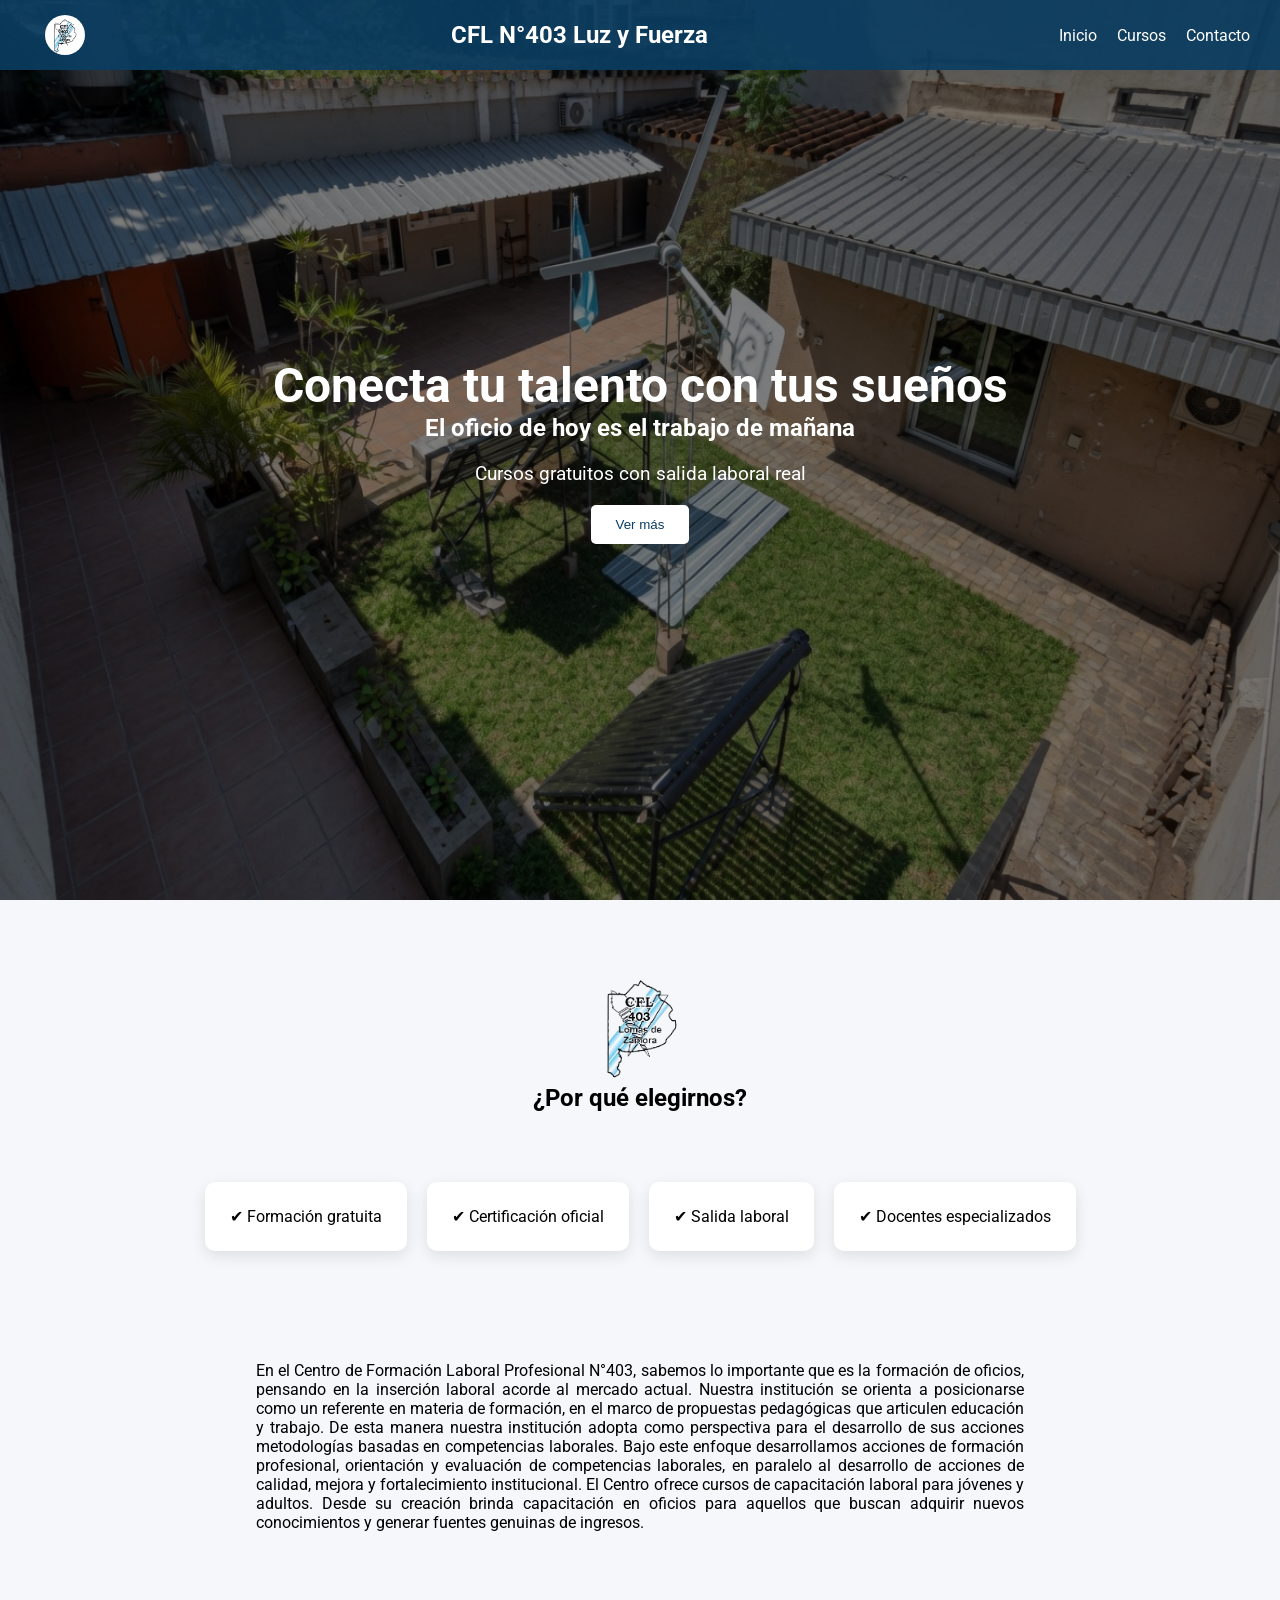
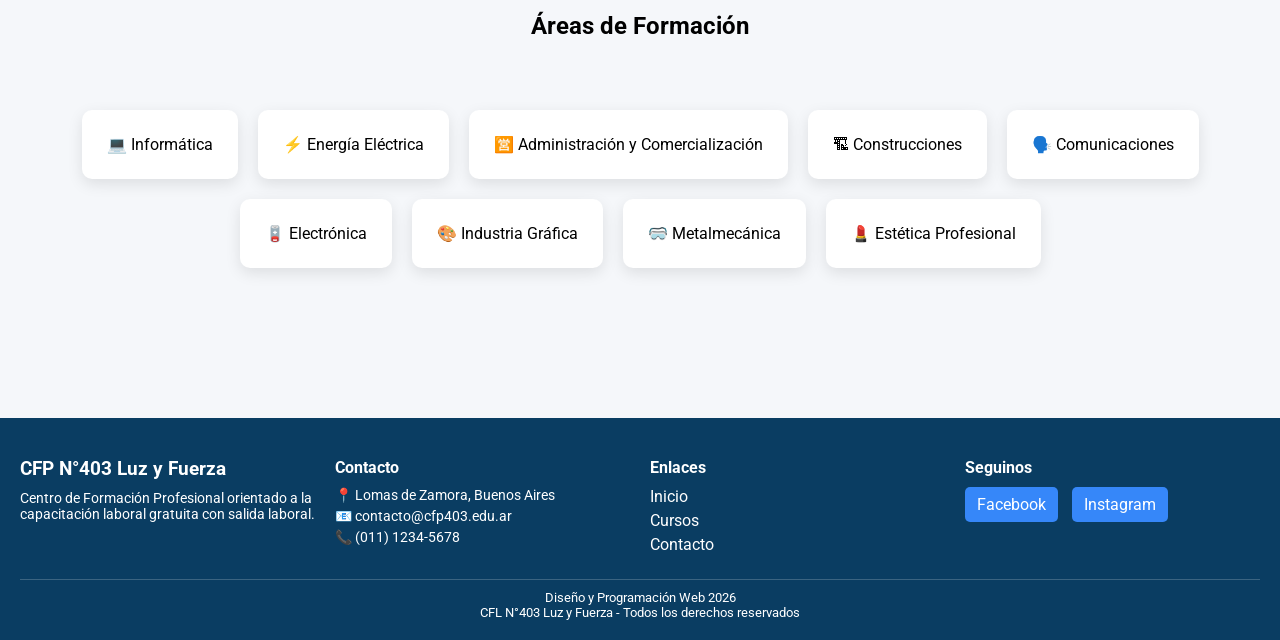
==== html/index.html @ 6119ba2a "Version 1.01" ====
<!doctype html>
<html lang="es">

<head>
  <meta charset="UTF-8" />
  <meta name="viewport" content="width=device-width, initial-scale=1.0" />

  <meta name="description"
    content="Centro de Formación Profesional 403 Luz y Fuerza. Cursos gratuitos con certificación oficial y salida laboral." />

  <link rel="preconnect" href="https://fonts.googleapis.com">
  <link rel="preconnect" href="https://fonts.gstatic.com" crossorigin>
  <link href="https://fonts.googleapis.com/css2?family=Roboto:ital,wght@0,100..900;1,100..900&display=swap"
    rel="stylesheet">
  <!-- <link
      href="https://fonts.googleapis.com/css2?family=Poppins:wght@300;500;700&display=swap"

      rel="stylesheet"
    /> -->

  <link rel="stylesheet" href="../css/global.css" />
  <link rel="stylesheet" href="../css/index.css">

  <link rel="apple-touch-icon" sizes="57x57" href="../assets/favicons/apple-icon-57x57.png" />
  <link rel="apple-touch-icon" sizes="60x60" href="../assets/favicons/apple-icon-60x60.png" />
  <link rel="apple-touch-icon" sizes="72x72" href="../assets/favicons/apple-icon-72x72.png" />
  <link rel="apple-touch-icon" sizes="76x76" href="../assets/favicons/apple-icon-76x76.png" />
  <link rel="apple-touch-icon" sizes="114x114" href="../assets/favicons/apple-icon-114x114.png" />
  <link rel="apple-touch-icon" sizes="120x120" href="../assets/favicons/apple-icon-120x120.png" />
  <link rel="apple-touch-icon" sizes="144x144" href="../assets/favicons/apple-icon-144x144.png" />
  <link rel="apple-touch-icon" sizes="152x152" href="../assets/favicons/apple-icon-152x152.png" />
  <link rel="apple-touch-icon" sizes="180x180" href="../assets/favicons/apple-icon-180x180.png" />

  <link rel="icon" type="image/png" sizes="192x192" href="../assets/favicons/android-icon-192x192.png" />
  <link rel="icon" type="image/png" sizes="32x32" href="../assets/favicons/favicon-32x32.png" />
  <link rel="icon" type="image/png" sizes="96x96" href="../assets/favicons/favicon-96x96.png" />
  <link rel="icon" type="image/png" sizes="16x16" href="../assets/favicons/favicon-16x16.png" />

  <link rel="manifest" href="../assets/favicons/manifest.json" />

  <meta name="msapplication-TileColor" content="#ffffff" />
  <meta name="msapplication-TileImage" content="../assets/favicons/ms-icon-144x144.png" />
  <meta name="theme-color" content="#ffffff" />

  <title>CFP 403 Luz y Fuerza</title>
</head>

<body>
  <header>
    <img class="logo" src="../assets/images/logo_b.jpg" alt="Logo CFP 403 Luz y Fuerza" />

    <h2>CFL N°403 Luz y Fuerza</h2>

    <nav aria-label="Menú principal">
      <a href="index.html">Inicio</a>
      <a href="cursos.html">Cursos</a>
      <a href="contacto.html">Contacto</a>
    </nav>
  </header>

  <main>
    <section class="hero">
      <h1>Conecta tu talento con tus sueños</h1>
      <h2>El oficio de hoy es el trabajo de mañana</h2>
      <p>Cursos gratuitos con salida laboral real</p>
      <button id="btn-ver-mas">Ver más</button>
    </section>

    <section class="section">
      <img class="img_section" src="../assets/images/logo.png" alt="Logo institucional" />

      <h2>¿Por qué elegirnos?</h2>

      <div class="cards">
        <div class="card index-animated">✔ Formación gratuita</div>
        <div class="card index-animated">✔ Certificación oficial</div>
        <div class="card index-animated">✔ Salida laboral</div>
        <div class="card index-animated">✔ Docentes especializados</div>
      </div>
    </section>

    <section class="presentacion">
      <p>
        En el Centro de Formación Laboral Profesional N°403, sabemos lo
        importante que es la formación de oficios, pensando en la inserción
        laboral acorde al mercado actual. Nuestra institución se orienta a
        posicionarse como un referente en materia de formación, en el marco de
        propuestas pedagógicas que articulen educación y trabajo. De esta
        manera nuestra institución adopta como perspectiva para el desarrollo
        de sus acciones metodologías basadas en competencias laborales. Bajo
        este enfoque desarrollamos acciones de formación profesional,
        orientación y evaluación de competencias laborales, en paralelo al
        desarrollo de acciones de calidad, mejora y fortalecimiento
        institucional. El Centro ofrece cursos de capacitación laboral para
        jóvenes y adultos. Desde su creación brinda capacitación en oficios
        para aquellos que buscan adquirir nuevos conocimientos y generar
        fuentes genuinas de ingresos.
      </p>
    </section>

    <section class="section">
      <h2>Áreas de Formación</h2>

      <div class="cards">
        <div class="card index-animated">💻 Informática</div>
        <div class="card index-animated">⚡ Energía Eléctrica</div>
        <div class="card index-animated">
          🈺 Administración y Comercialización
        </div>
        <div class="card index-animated">🏗 Construcciones</div>
        <div class="card index-animated">🗣️ Comunicaciones</div>
        <div class="card index-animated">🪫 Electrónica</div>
        <div class="card index-animated">🎨 Industria Gráfica</div>
        <div class="card index-animated">🥽 Metalmecánica</div>
        <div class="card index-animated">💄 Estética Profesional</div>
      </div>
    </section>
  </main>

  <footer class="footer">
    <div class="footer-contenido">
      <div class="footer-col">
        <h3>CFP N°403 Luz y Fuerza</h3>
        <p>
          Centro de Formación Profesional orientado a la capacitación laboral
          gratuita con salida laboral.
        </p>
      </div>

      <div class="footer-col">
        <h4>Contacto</h4>
        <p>📍 Lomas de Zamora, Buenos Aires</p>
        <p>📧 contacto@cfp403.edu.ar</p>
        <p>📞 (011) 1234-5678</p>
      </div>

      <div class="footer-col">
        <h4>Enlaces</h4>
        <a href="index.html">Inicio</a>
        <a href="cursos.html">Cursos</a>
        <a href="contacto.html">Contacto</a>
      </div>

      <div class="footer-col">
        <h4>Seguinos</h4>
        <div class="redes">
          <a href="#" aria-label="Facebook CFP 403">Facebook</a>
          <a href="#" aria-label="Instagram CFP 403">Instagram</a>
        </div>
      </div>
    </div>

    <div class="footer-copy">
      <p>Diseño y Programación Web 2026</p>
      <p>CFL N°403 Luz y Fuerza - Todos los derechos reservados</p>
    </div>
  </footer>

  <script src="../js/index.js"></script>
</body>

</html>
---- css/global.css ----
/* ==========================
   VARIABLES GLOBALES
========================== */
:root {
  --primary-color: #0a3d62;
  --secondary-color: #3687f9;
  --background-color: #f5f7fa;
  --white: #ffffff;
  --shadow: 0 5px 15px rgba(0, 0, 0, 0.1);
  --transition: 0.3s ease;
}

/* ==========================
   RESET GENERAL
========================== */
* {
  margin: 0;
  padding: 0;
  box-sizing: border-box;
}

body {
  background: var(--background-color);
  font-family: "Roboto", sans-serif;
  font-optical-sizing: auto;
  font-weight: 400;
  font-style: normal;
  font-variation-settings: "wdth" 100;
}

/* accesibilidad */
.sr-only {
  position: absolute;
  width: 1px;
  height: 1px;
  overflow: hidden;
  clip: rect(0, 0, 0, 0);
}

/* ==========================
   ELEMENTOS GENERALES
========================== */
.logo {
  width: 40px;
  height: 40px;
}

.imagen-sombra {
  box-shadow: 0 0 35px rgba(255, 255, 255, 1);
  margin-inline: 15px;
}

.body-cursos {
  padding-top: 90px;
}

/* ==========================
   HEADER
========================== */
header {
  position: fixed;
  top: 0;
  width: 100%;
  background: rgba(10, 61, 98, 0.9);
  display: flex;
  justify-content: space-between;
  align-items: center;
  padding: 15px 30px;
  color: var(--white);
  z-index: 1000;
  user-select: none;
}

header img {
  margin-inline: 15px;
  border-radius: 50%;
}

nav {
  display: flex;
  gap: 20px;
}

nav a {
  color: var(--white);
  text-decoration: none;
}

/* ==========================
   SECCIONES BASE
========================== */
.section {
  padding: 80px 20px;
  text-align: center;
}

.cards,
.contenedor {
  display: flex;
  flex-wrap: wrap;
  justify-content: center;
  gap: 20px;
  margin-top: 40px;
  padding: 30px;
}

.card {
  background: var(--white);
  padding: 25px;
  border-radius: 10px;
  box-shadow: var(--shadow);
  transition: transform var(--transition);
}

.card:hover {
  transform: translateY(-8px);
}

/* ==========================
   FOOTER
========================== */
.footer {
  background: var(--primary-color);
  color: var(--white);
  padding: 40px 20px 20px;
  margin-top: 40px;
}

.footer-contenido {
  display: flex;
  flex-wrap: wrap;
  justify-content: space-between;
  gap: 20px;
}

.footer-col {
  flex: 1;
  min-width: 200px;
}

.footer-col h3,
.footer-col h4 {
  margin-bottom: 10px;
}

.footer-col p {
  font-size: 14px;
  margin-bottom: 5px;
}

.footer-col a {
  display: block;
  color: var(--white);
  text-decoration: none;
  margin-bottom: 5px;
  transition: color var(--transition);
}

.footer-col a:hover {
  color: #1dd1a1;
}

.redes a {
  display: inline-block;
  margin-right: 10px;
  background: var(--secondary-color);
  color: var(--white);
  padding: 8px 12px;
  border-radius: 5px;
  text-decoration: none;
}

.redes a:hover {
  background: var(--white);
  color: var(--primary-color);
}

.footer-copy {
  text-align: center;
  margin-top: 20px;
  font-size: 13px;
  border-top: 1px solid rgba(255, 255, 255, 0.2);
  padding-top: 10px;
}

/* ==========================
   ANIMACIONES & RESPONSIVE
========================== */
@keyframes fadeUp {
  from {
    opacity: 0;
    transform: translateY(30px);
  }
  to {
    opacity: 1;
    transform: translateY(0);
  }
}

@keyframes zoom {
  from {
    transform: scale(0.7);
    opacity: 0;
  }
  to {
    transform: scale(1);
    opacity: 1;
  }
}

@media (max-width: 768px) {
  header {
    flex-direction: column;
    gap: 10px;
    padding: 15px;
  }
  nav {
    flex-wrap: wrap;
    justify-content: center;
  }
  .hero h1 {
    font-size: 2rem;
  }
  .cards,
  .contenedor,
  .footer-contenido {
    flex-direction: column;
    align-items: center;
    text-align: center;
  }
  .presentacion p {
    padding-inline: 10%;
  }
  .modal-content {
    width: 90%;
  }
}
---- css/index.css ----
/* HERO */
.hero {
  height: 100vh;
  background:
    linear-gradient(rgba(0, 0, 0, 0.5), rgba(0, 0, 0, 0.5)),
    url("../assets/images/patiohd.jpg");
  background-size: cover;
  background-position: center;
  display: flex;
  flex-direction: column;
  justify-content: center;
  align-items: center;
  text-align: center;
  color: var(--white);
}

.hero h1 {
  font-size: 3rem;
  animation: fadeUp 1s;
}
.hero p {
  margin: 20px 0;
  font-size: 1.2rem;
  animation: fadeUp 1.5s;
}

.hero button {
  padding: 12px 25px;
  border: none;
  background: var(--white);
  color: var(--primary-color);
  cursor: pointer;
  border-radius: 5px;
  transition: transform var(--transition);
}

.hero button:hover {
  transform: scale(1.08);
}

/* SECCIÓN ESPECÍFICA */
.img_section {
  width: 80px;
  height: 100px;
}

.presentacion p {
  padding-inline: 20%;
  text-align: justify;
}
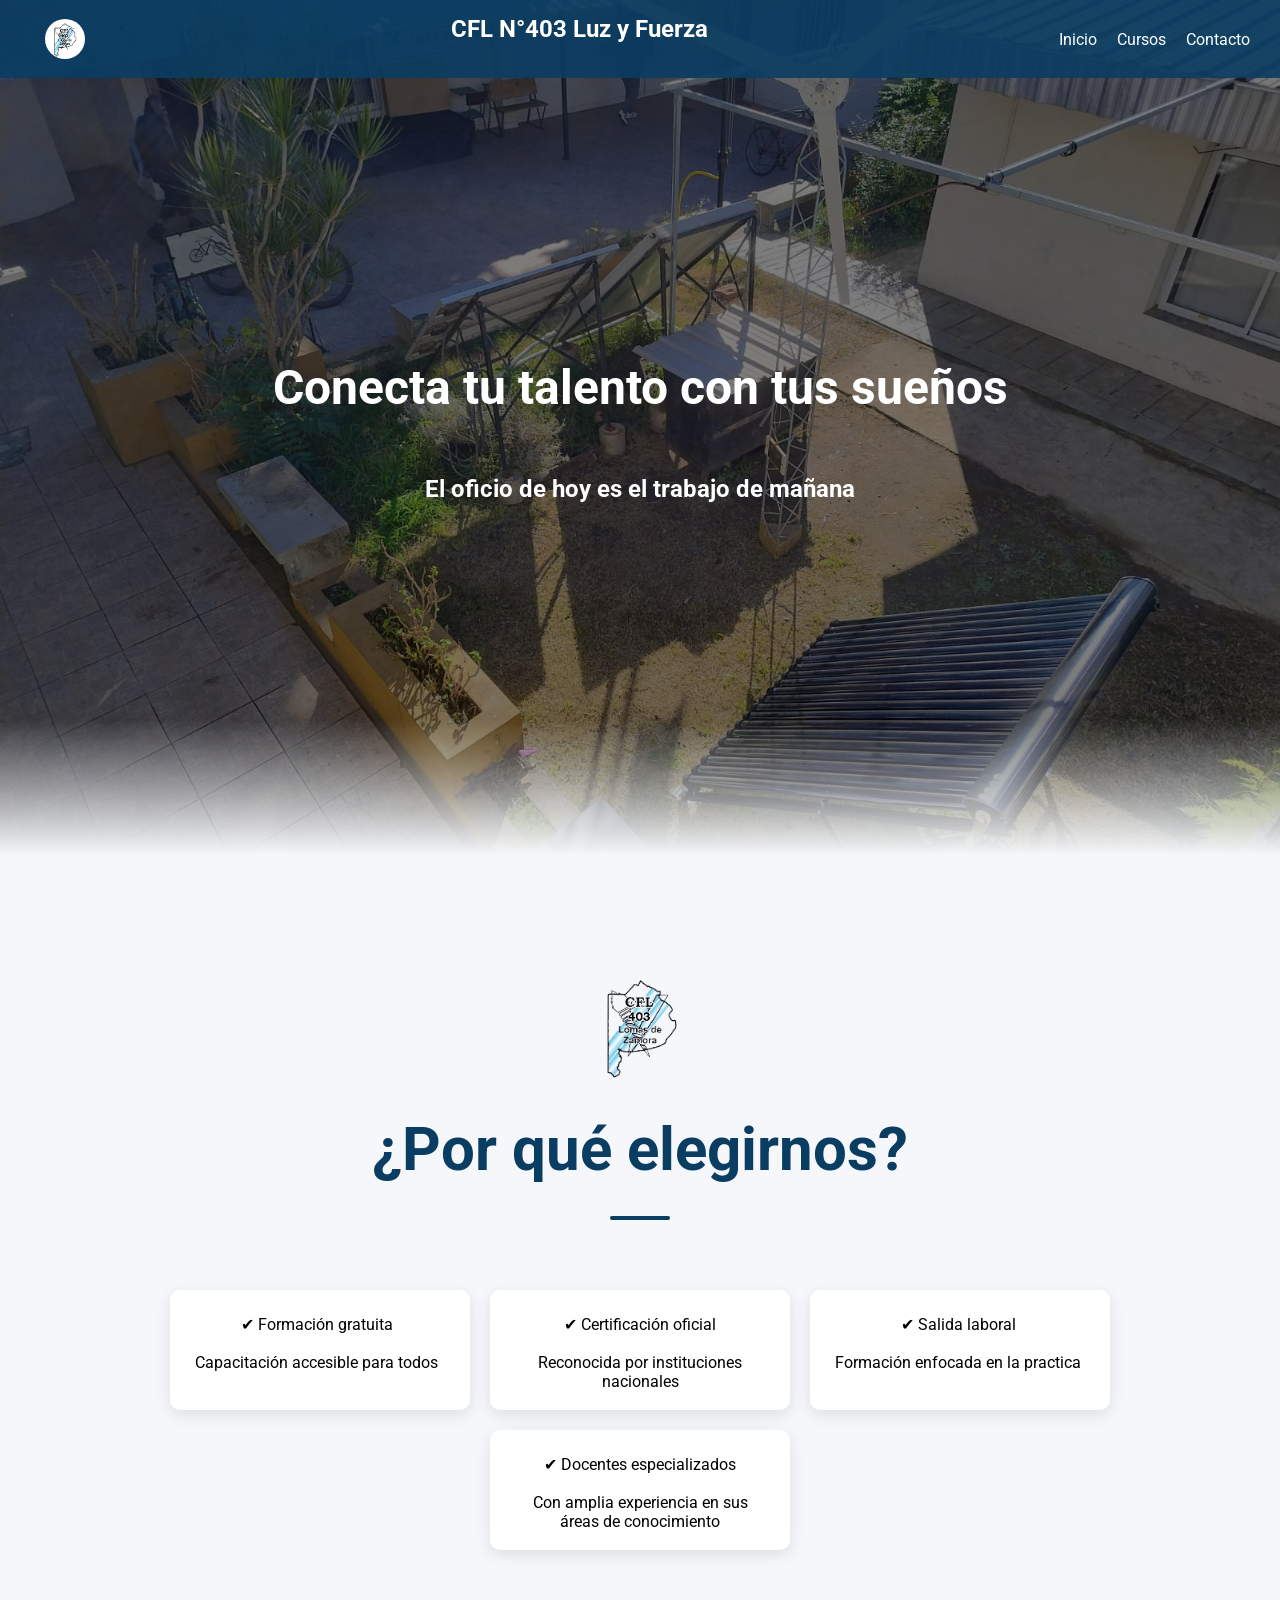
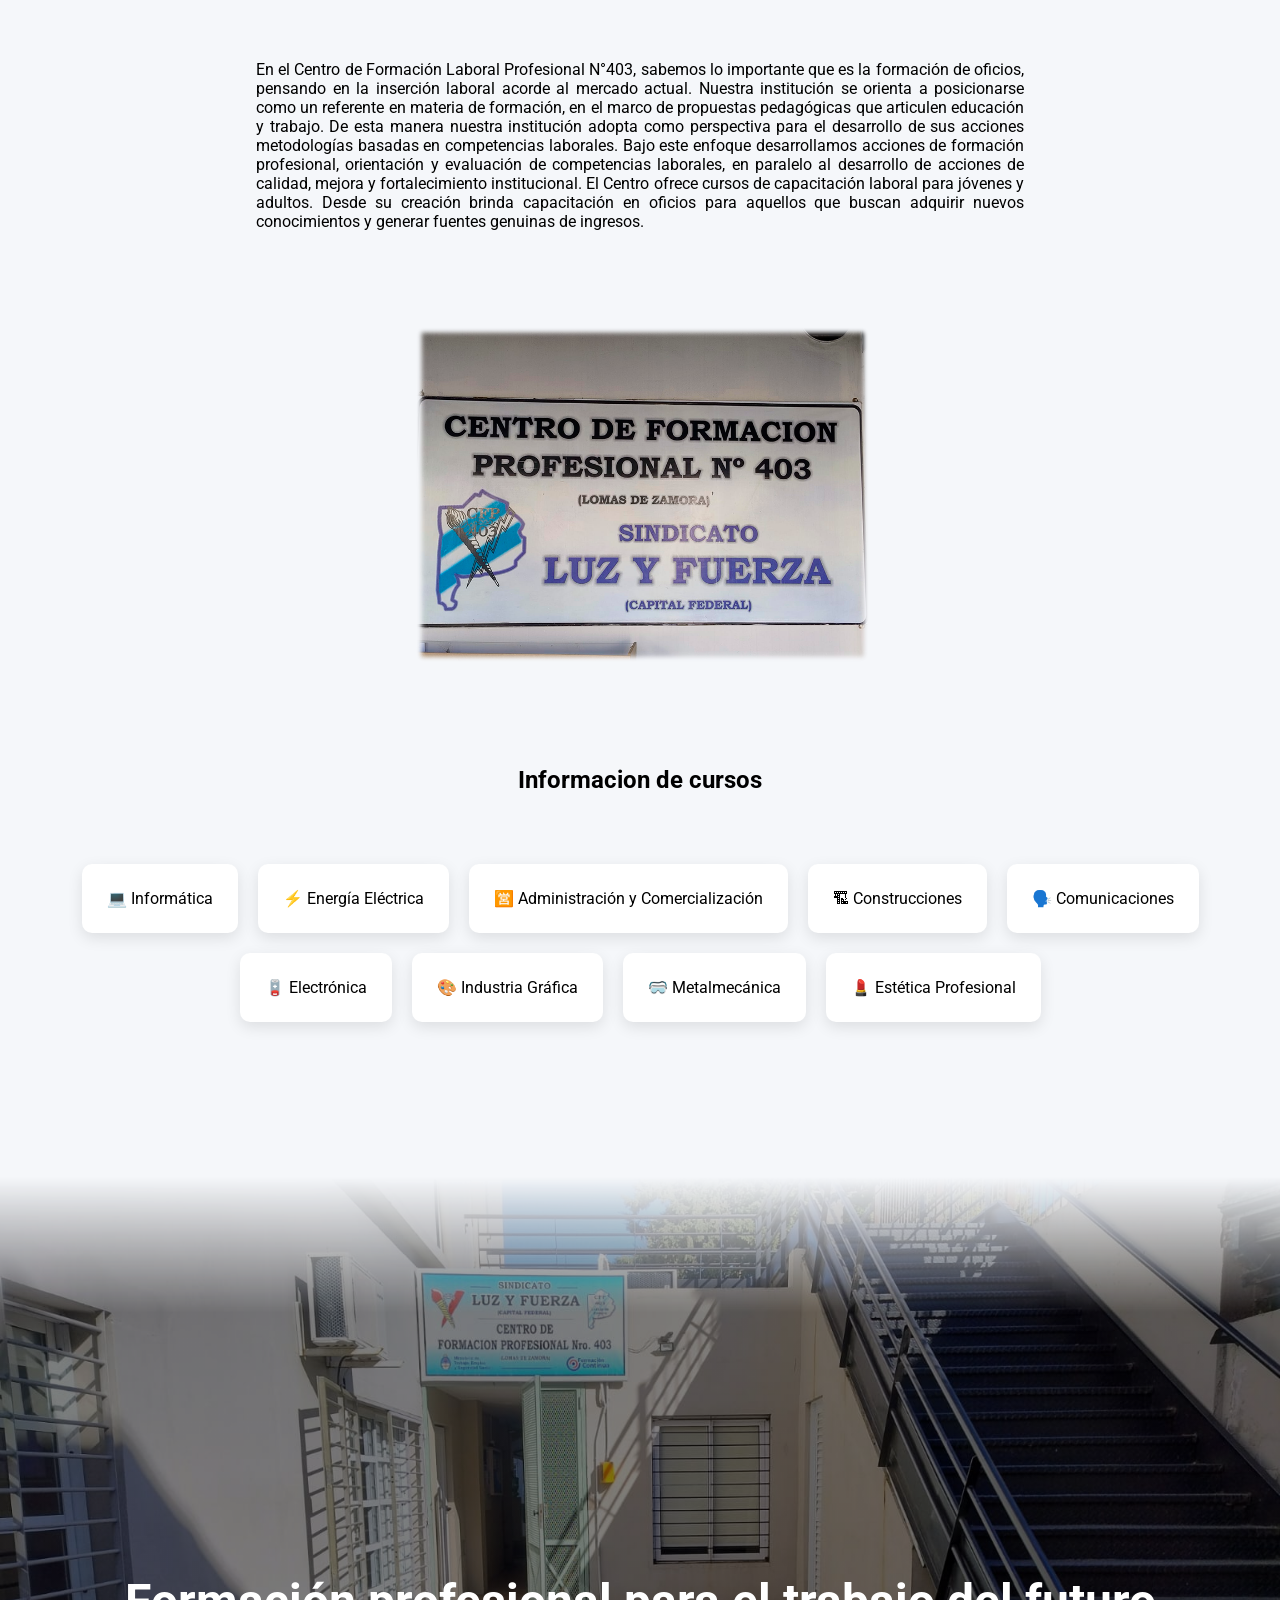
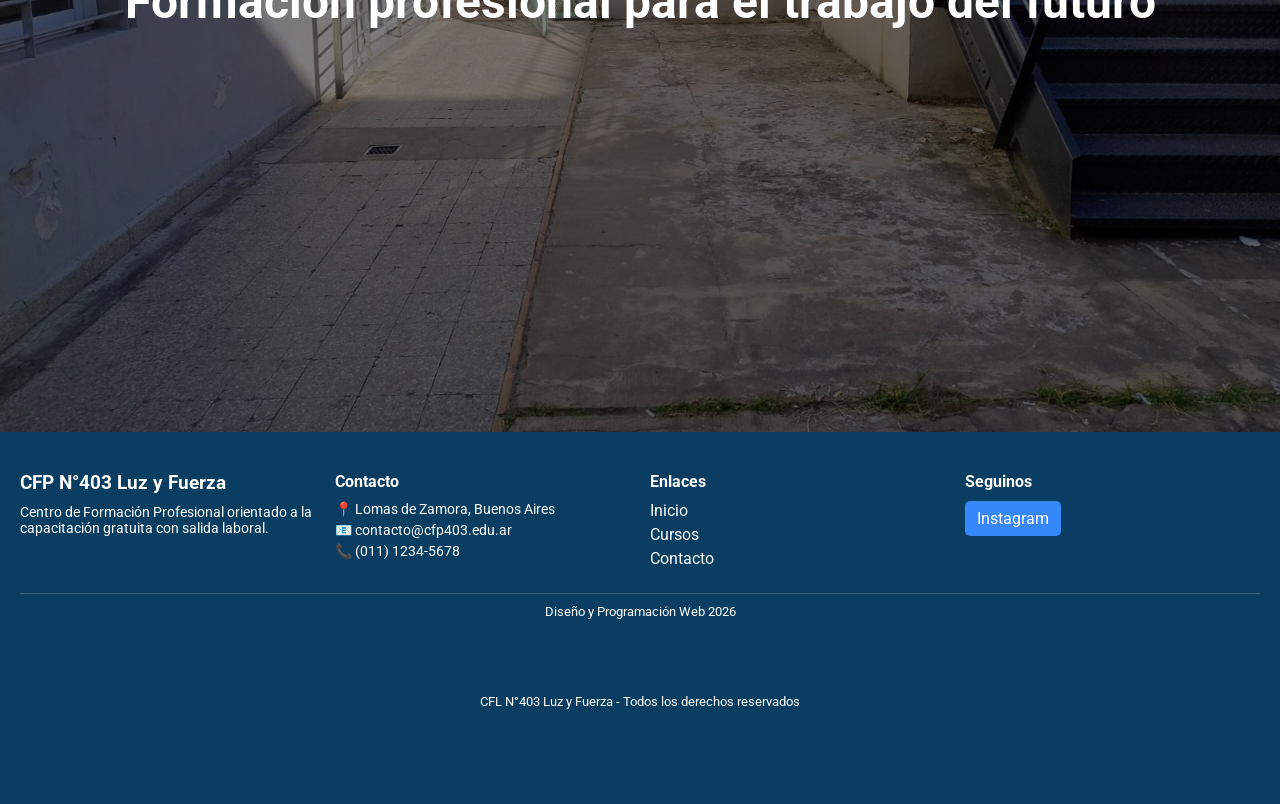
==== commit 75355822: "Se elimino un archivo txt" ====
--- a/html/index.html
+++ b/html/index.html
@@ -61,21 +61,34 @@
   <main>
     <section class="hero">
       <h1>Conecta tu talento con tus sueños</h1>
+      <br>
       <h2>El oficio de hoy es el trabajo de mañana</h2>
-      <p>Cursos gratuitos con salida laboral real</p>
-      <button id="btn-ver-mas">Ver más</button>
+      <br>
+      <!-- Transformá tu pasión en tu trabajo -->
+
     </section>
 
     <section class="section">
       <img class="img_section" src="../assets/images/logo.png" alt="Logo institucional" />
 
-      <h2>¿Por qué elegirnos?</h2>
+<div class="textopregunta">
+      <h2>¿Por qué elegirnos?</h2></div>
 
       <div class="cards">
-        <div class="card index-animated">✔ Formación gratuita</div>
-        <div class="card index-animated">✔ Certificación oficial</div>
-        <div class="card index-animated">✔ Salida laboral</div>
-        <div class="card index-animated">✔ Docentes especializados</div>
+        <div class="card2 index-animated">✔ Formación gratuita <br>
+          <br>
+          Capacitación accesible para todos
+        </div>
+        <div class="card2 index-animated">✔ Certificación oficial<br>
+          <br> Reconocida por instituciones nacionales
+        </div>
+        <div class="card2 index-animated">✔ Salida laboral<br>
+          <br> Formación enfocada en la practica
+        </div>
+
+        <div class="card2 index-animated">✔ Docentes especializados<br>
+          <br> Con amplia experiencia en sus áreas de conocimiento
+        </div>
       </div>
     </section>
 
@@ -98,23 +111,37 @@
       </p>
     </section>
 
+    <section class="hero3"> <!-- copia de hero con otra imagen -->
+<img src="../assets/images/foto2.png" width="500px"></div>
+<!-- <img src="../assets/images/foto3.png" width="500px"></div> -->
+    </section>
+
     <section class="section">
-      <h2>Áreas de Formación</h2>
-
+      <!-- modificado para linkear a la categoria elegida en cursos -->
+      <h2>Informacion de cursos</h2>
       <div class="cards">
-        <div class="card index-animated">💻 Informática</div>
-        <div class="card index-animated">⚡ Energía Eléctrica</div>
-        <div class="card index-animated">
-          🈺 Administración y Comercialización
-        </div>
-        <div class="card index-animated">🏗 Construcciones</div>
-        <div class="card index-animated">🗣️ Comunicaciones</div>
-        <div class="card index-animated">🪫 Electrónica</div>
-        <div class="card index-animated">🎨 Industria Gráfica</div>
-        <div class="card index-animated">🥽 Metalmecánica</div>
-        <div class="card index-animated">💄 Estética Profesional</div>
+        <a href="cursos.html?categoria=informatica" class="card index-animated">💻 Informática</a>
+        <a href="cursos.html?categoria=electricidad" class="card index-animated">⚡ Energía Eléctrica</a>
+        <a href="cursos.html?categoria=administracion" class="card index-animated">🈺 Administración y
+          Comercialización</a>
+        <a href="cursos.html?categoria=construccion" class="card index-animated">🏗 Construcciones</a>
+        <a href="cursos.html?categoria=comunicacion" class="card index-animated">🗣️ Comunicaciones</a>
+        <a href="cursos.html?categoria=electronica" class="card index-animated">🪫 Electrónica</a>
+        <a href="cursos.html?categoria=grafico" class="card index-animated">🎨 Industria Gráfica</a>
+        <a href="cursos.html?categoria=metalmecanica" class="card index-animated">🥽 Metalmecánica</a>
+        <a href="cursos.html?categoria=estetica" class="card index-animated">💄 Estética Profesional</a>
       </div>
     </section>
+
+    <section class="hero2"> <!-- copia de hero con otra imagen -->
+
+      <br><br>
+      <h1>Formación profesional para el trabajo del futuro
+      </h1>
+      <!-- <button id="btn-ver-mas">Ver más</button> -->
+      <!-- todo esto estaba en la linea 70 -->
+    </section>
+
   </main>
 
   <footer class="footer">
@@ -122,7 +149,7 @@
       <div class="footer-col">
         <h3>CFP N°403 Luz y Fuerza</h3>
         <p>
-          Centro de Formación Profesional orientado a la capacitación laboral
+          Centro de Formación Profesional orientado a la capacitación
           gratuita con salida laboral.
         </p>
       </div>
@@ -144,7 +171,6 @@
       <div class="footer-col">
         <h4>Seguinos</h4>
         <div class="redes">
-          <a href="#" aria-label="Facebook CFP 403">Facebook</a>
           <a href="#" aria-label="Instagram CFP 403">Instagram</a>
         </div>
       </div>
--- a/css/index.css
+++ b/css/index.css
@@ -1,9 +1,30 @@
+.textopregunta{
+  font-size: 2.5rem;
+
+  color: var(--primary-color);
+  text-align: center;
+  position: relative;
+  padding-bottom: 15px;
+  margin-bottom: 30px;
+  margin-top: 30px;
+}
+.textopregunta::after{
+  content: '';
+  position: absolute;
+  bottom: 0;
+  left: 50%;
+  transform: translateX(-50%);
+  width: 60px;
+  height: 4px;
+  background: var(--primary-color); /* usa color principal */
+  border-radius: 2px;
+}
 /* HERO */
 .hero {
   height: 100vh;
   background:
     linear-gradient(rgba(0, 0, 0, 0.5), rgba(0, 0, 0, 0.5)),
-    url("../assets/images/patiohd.jpg");
+    url("../assets/images/patio1.jpeg");
   background-size: cover;
   background-position: center;
   display: flex;
@@ -12,19 +33,64 @@
   align-items: center;
   text-align: center;
   color: var(--white);
+  animation: fadeUp 1s;
+  mask-image: linear-gradient(to bottom, black 80%, transparent 95%);
+  -webkit-mask-image: linear-gradient(to bottom, black 80%, transparent 95%);
+
 }
 
 .hero h1 {
+  margin-top: 0;
+  /*esto evita una linea blanca entre imagenes*/
+  margin-bottom: 40px;
   font-size: 3rem;
   animation: fadeUp 1s;
 }
+
 .hero p {
+  margin-top: 0;
+  /*esto evita una linea blanca entre imagenes*/
+  margin: 20px;
+  font-size: 1.2rem;
+  animation: fadeUp 1.5s;
+}
+
+
+/*imagen con texto igual que hero, agregado por joel*/
+/*INICIO*/
+.hero2 {
+
+  height: 100vh;
+  background:
+    linear-gradient(rgba(0, 0, 0, 0.5), rgba(0, 0, 0, 0.5)),
+    url("../assets/images/patio3.jpeg");
+  background-size: cover;
+  background-position: center;
+  display: flex;
+  flex-direction: column;
+  justify-content: center;
+  align-items: center;
+  text-align: center;
+  color: var(--white);
+  animation: fadeUp 1s;
+mask-image: linear-gradient(to top, black 80%, transparent 95%);
+-webkit-mask-image: linear-gradient(to top, black 80%, transparent 95%);
+}
+p{
+  margin-bottom: 75px;
+}
+.hero2 p {
   margin: 20px 0;
-  font-size: 1.2rem;
-  animation: fadeUp 1.5s;
-}
-
-.hero button {
+  font-size: 3rem;
+  animation: fadeUp 1.5s;
+}
+.hero2 h1 {
+  margin: 20px 0;
+  font-size: 3rem;
+  animation: fadeUp 1.5s;
+}
+.hero2 button {
+  margin-top: 40px;
   padding: 12px 25px;
   border: none;
   background: var(--white);
@@ -34,9 +100,39 @@
   transition: transform var(--transition);
 }
 
-.hero button:hover {
+.hero2 button:hover {
   transform: scale(1.08);
 }
+.hero3{
+    text-align: center;
+}
+/* TRASLADE EL BUTTON A HERO2 */
+/*FIN
+/*imagen con texto igual que hero, agregado por joel*/
+/*INICIO*/
+/* .hero3 {
+
+  height: 100vh;
+  background:
+    linear-gradient(rgba(0, 0, 0, 0.5), rgba(0, 0, 0, 0.5)),
+    url("../assets/images/patio3.jpeg");
+  background-size: cover;
+  background-position: center;
+  display: flex;
+  flex-direction: column;
+  justify-content: center;
+  align-items: center;
+  text-align: center;
+  color: var(--white);
+}
+
+.hero3 p {
+  margin: 20px 0;
+  font-size: 1.2rem;
+  animation: fadeUp 1.5s;
+} */
+
+/*FIN
 
 /* SECCIÓN ESPECÍFICA */
 .img_section {
@@ -48,3 +144,89 @@
   padding-inline: 20%;
   text-align: justify;
 }
+.card{
+  text-decoration: none;
+    color: inherit;
+    /* con esto anulo el subrayado y texto azul de los links */
+}
+/* clase nueva para las tarjetas
+de la parte de "porque elegirnos?" */
+/* INICIO */
+.card2 {
+  position: relative;      /* ancla el destello dentro de la tarjeta */
+  overflow: hidden;        /* corta el destello cuando sale de los limites */
+  background: var(--white);
+  padding: 25px;
+  border-radius: 10px;
+  box-shadow: var(--shadow);
+  transition: transform var(--transition);
+  display: flex;
+  flex-direction: row;
+  width: 300px;
+  height: 120px;
+  
+}
+
+.card2:hover {
+  transform: translateY(-8px);
+}
+
+/* DESTELLO (pseudo-elemento) */
+.card2::before {
+  content: '';
+  position: absolute;
+  top: 0;
+  left: -75%;              /* arranca escondido a la izquierda */
+  z-index: 2;
+  width: 50%;
+  height: 100%;
+  background: linear-gradient(
+    to right, 
+    rgba(255, 255, 255, 0) 0%, 
+    rgba(255, 255, 255, 0.4) 100% /* subi a 0.4 para que resalte sobre fondo blanco */
+  );
+}
+.card2:hover::before {
+  animation: shine 0.75s ease-in-out;
+}
+
+.footer {
+    margin-top: 0 !important;
+}
+.card.index-animated {
+  position: relative;
+  overflow: hidden;  text-decoration: none;
+    color: inherit;
+}
+
+.card.index-animated::before {
+  content: '';
+  position: absolute;
+  top: 0;
+  left: -75%;              /* arranca escondido a la izquierda */
+  z-index: 2;
+  width: 50%;
+  height: 100%;
+  background: linear-gradient(
+    to right, 
+    rgba(255, 255, 255, 0) 0%, 
+    rgba(255, 255, 255, 0.4) 100% /* subi a 0.4 para que resalte sobre fondo blanco */
+  );
+}
+
+.card.index-animated:hover::before {
+  animation: shine 0.75s ease-in-out;
+}
+@keyframes shine {
+  0% {
+    left: -75%;
+  }
+  100% {
+    left: 125%;            /* Termina escondido a la derecha */
+  }
+}
+/* FIN */
+h2 {
+  text-align: center;
+  margin-bottom: 20px;
+}
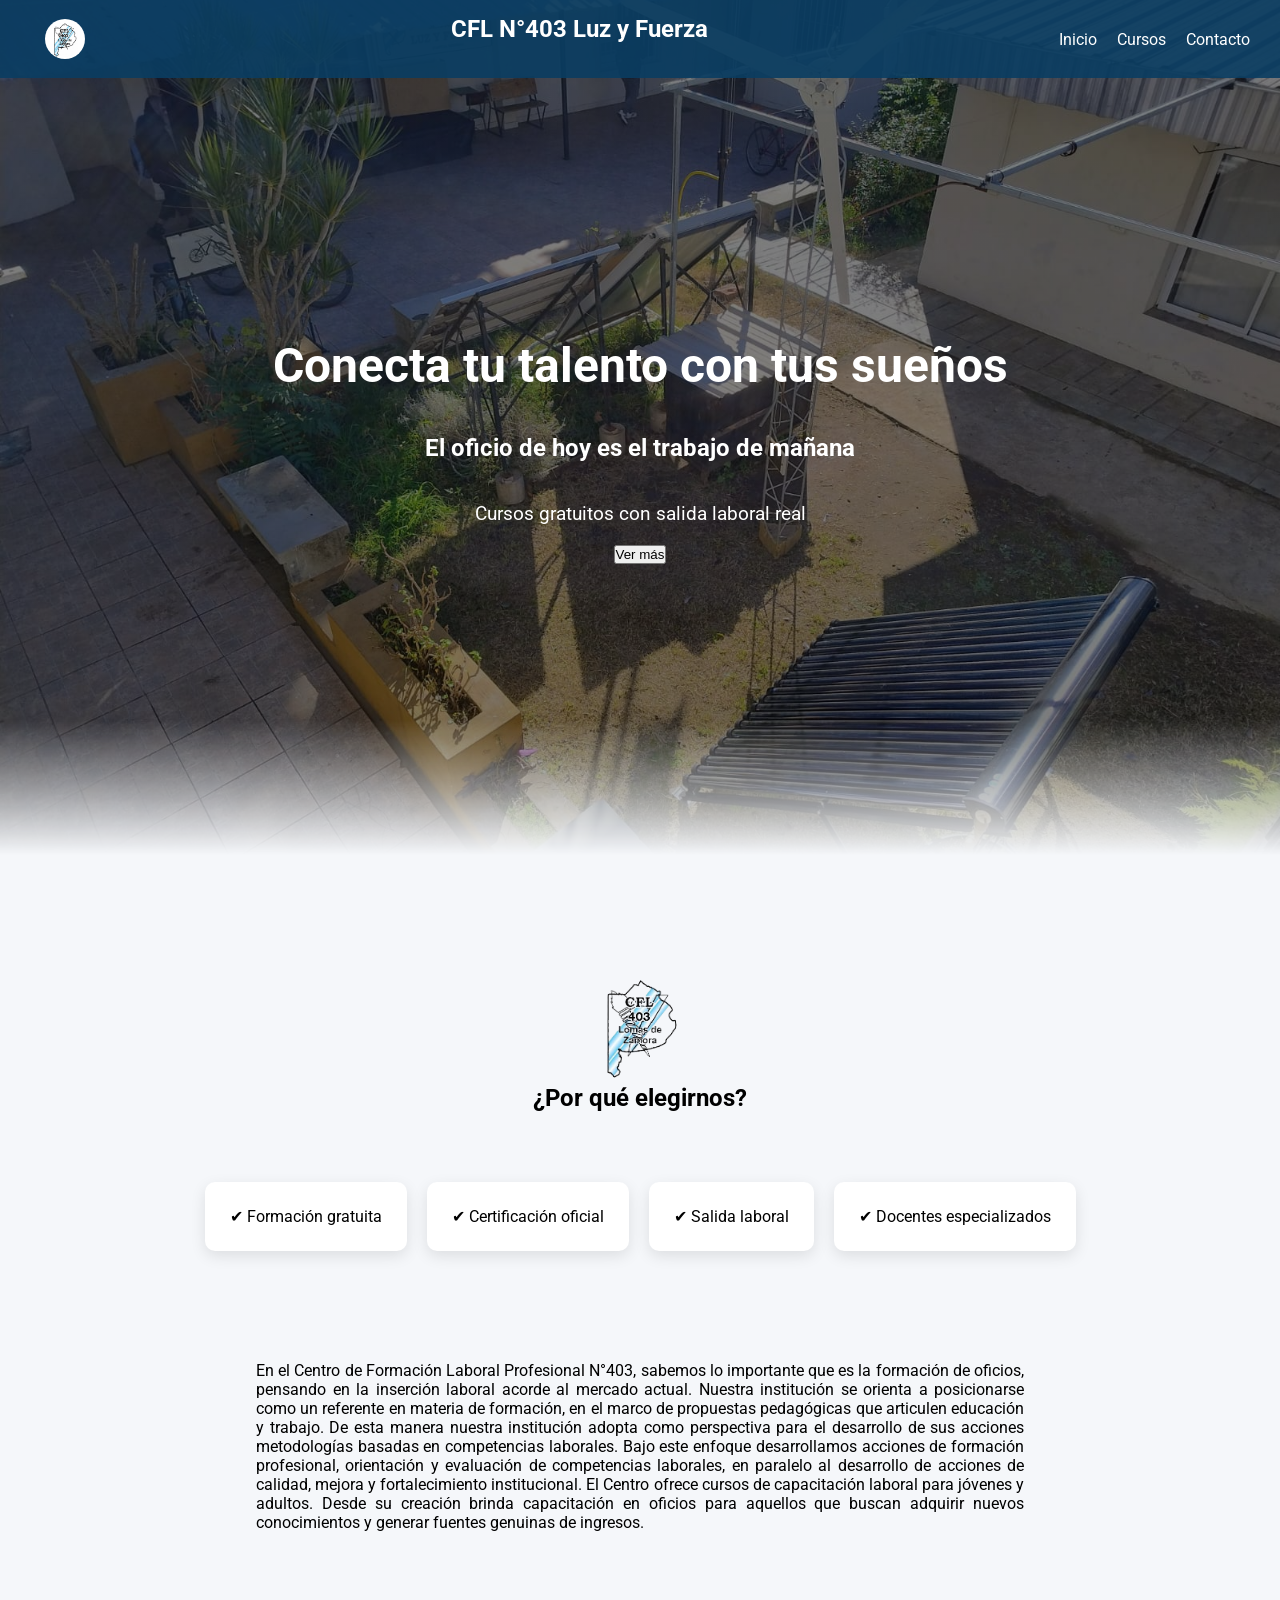
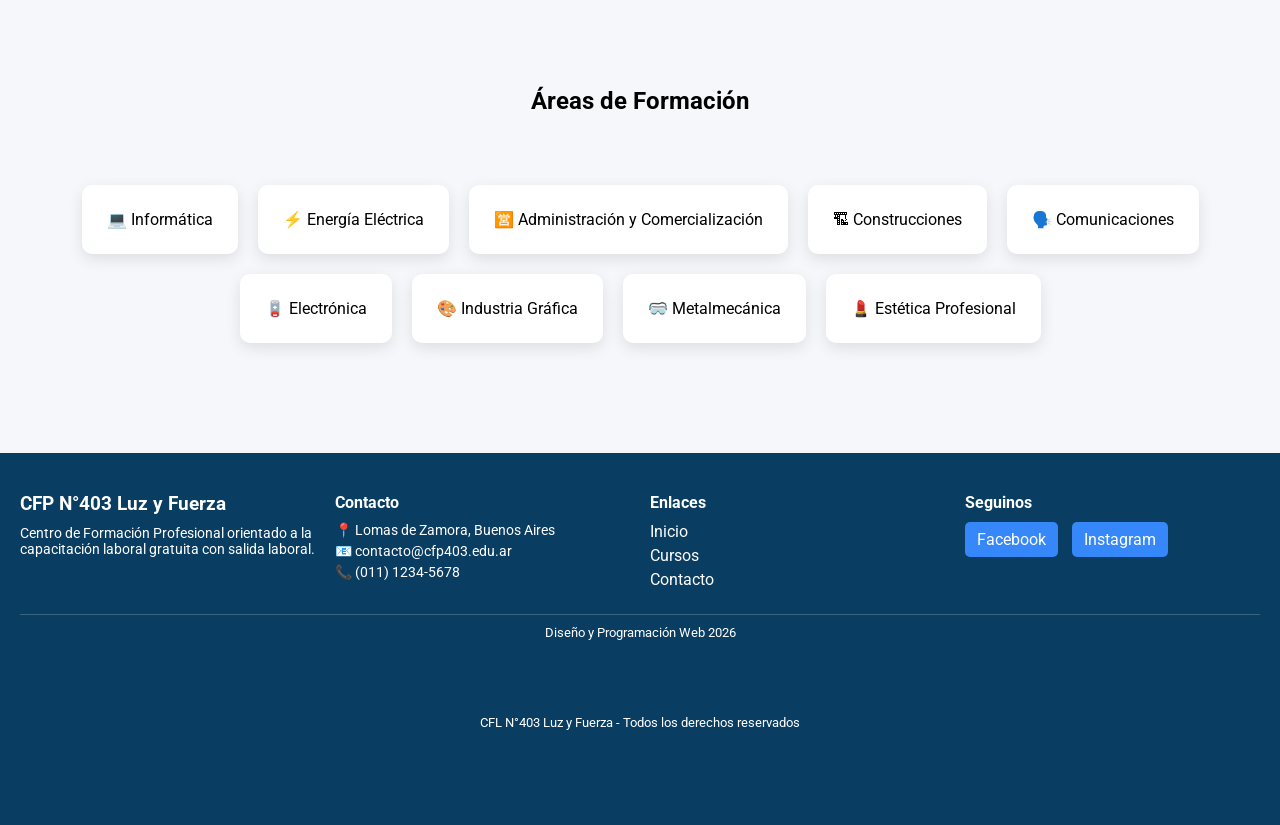
==== commit 31377265: "Se ahh actulizado la pagina de cursos." ====
--- a/html/index.html
+++ b/html/index.html
@@ -1,188 +1,231 @@
 <!doctype html>
 <html lang="es">
-
-<head>
-  <meta charset="UTF-8" />
-  <meta name="viewport" content="width=device-width, initial-scale=1.0" />
-
-  <meta name="description"
-    content="Centro de Formación Profesional 403 Luz y Fuerza. Cursos gratuitos con certificación oficial y salida laboral." />
-
-  <link rel="preconnect" href="https://fonts.googleapis.com">
-  <link rel="preconnect" href="https://fonts.gstatic.com" crossorigin>
-  <link href="https://fonts.googleapis.com/css2?family=Roboto:ital,wght@0,100..900;1,100..900&display=swap"
-    rel="stylesheet">
-  <!-- <link
+  <head>
+    <meta charset="UTF-8" />
+    <meta name="viewport" content="width=device-width, initial-scale=1.0" />
+
+    <meta
+      name="description"
+      content="Centro de Formación Profesional 403 Luz y Fuerza. Cursos gratuitos con certificación oficial y salida laboral."
+    />
+
+    <link rel="preconnect" href="https://fonts.googleapis.com" />
+    <link rel="preconnect" href="https://fonts.gstatic.com" crossorigin />
+    <link
+      href="https://fonts.googleapis.com/css2?family=Roboto:ital,wght@0,100..900;1,100..900&display=swap"
+      rel="stylesheet"
+    />
+    <!-- <link
       href="https://fonts.googleapis.com/css2?family=Poppins:wght@300;500;700&display=swap"
 
       rel="stylesheet"
     /> -->
 
-  <link rel="stylesheet" href="../css/global.css" />
-  <link rel="stylesheet" href="../css/index.css">
-
-  <link rel="apple-touch-icon" sizes="57x57" href="../assets/favicons/apple-icon-57x57.png" />
-  <link rel="apple-touch-icon" sizes="60x60" href="../assets/favicons/apple-icon-60x60.png" />
-  <link rel="apple-touch-icon" sizes="72x72" href="../assets/favicons/apple-icon-72x72.png" />
-  <link rel="apple-touch-icon" sizes="76x76" href="../assets/favicons/apple-icon-76x76.png" />
-  <link rel="apple-touch-icon" sizes="114x114" href="../assets/favicons/apple-icon-114x114.png" />
-  <link rel="apple-touch-icon" sizes="120x120" href="../assets/favicons/apple-icon-120x120.png" />
-  <link rel="apple-touch-icon" sizes="144x144" href="../assets/favicons/apple-icon-144x144.png" />
-  <link rel="apple-touch-icon" sizes="152x152" href="../assets/favicons/apple-icon-152x152.png" />
-  <link rel="apple-touch-icon" sizes="180x180" href="../assets/favicons/apple-icon-180x180.png" />
-
-  <link rel="icon" type="image/png" sizes="192x192" href="../assets/favicons/android-icon-192x192.png" />
-  <link rel="icon" type="image/png" sizes="32x32" href="../assets/favicons/favicon-32x32.png" />
-  <link rel="icon" type="image/png" sizes="96x96" href="../assets/favicons/favicon-96x96.png" />
-  <link rel="icon" type="image/png" sizes="16x16" href="../assets/favicons/favicon-16x16.png" />
-
-  <link rel="manifest" href="../assets/favicons/manifest.json" />
-
-  <meta name="msapplication-TileColor" content="#ffffff" />
-  <meta name="msapplication-TileImage" content="../assets/favicons/ms-icon-144x144.png" />
-  <meta name="theme-color" content="#ffffff" />
-
-  <title>CFP 403 Luz y Fuerza</title>
-</head>
-
-<body>
-  <header>
-    <img class="logo" src="../assets/images/logo_b.jpg" alt="Logo CFP 403 Luz y Fuerza" />
-
-    <h2>CFL N°403 Luz y Fuerza</h2>
-
-    <nav aria-label="Menú principal">
-      <a href="index.html">Inicio</a>
-      <a href="cursos.html">Cursos</a>
-      <a href="contacto.html">Contacto</a>
-    </nav>
-  </header>
-
-  <main>
-    <section class="hero">
-      <h1>Conecta tu talento con tus sueños</h1>
-      <br>
-      <h2>El oficio de hoy es el trabajo de mañana</h2>
-      <br>
-      <!-- Transformá tu pasión en tu trabajo -->
-
-    </section>
-
-    <section class="section">
-      <img class="img_section" src="../assets/images/logo.png" alt="Logo institucional" />
-
-<div class="textopregunta">
-      <h2>¿Por qué elegirnos?</h2></div>
-
-      <div class="cards">
-        <div class="card2 index-animated">✔ Formación gratuita <br>
-          <br>
-          Capacitación accesible para todos
-        </div>
-        <div class="card2 index-animated">✔ Certificación oficial<br>
-          <br> Reconocida por instituciones nacionales
-        </div>
-        <div class="card2 index-animated">✔ Salida laboral<br>
-          <br> Formación enfocada en la practica
-        </div>
-
-        <div class="card2 index-animated">✔ Docentes especializados<br>
-          <br> Con amplia experiencia en sus áreas de conocimiento
-        </div>
-      </div>
-    </section>
-
-    <section class="presentacion">
-      <p>
-        En el Centro de Formación Laboral Profesional N°403, sabemos lo
-        importante que es la formación de oficios, pensando en la inserción
-        laboral acorde al mercado actual. Nuestra institución se orienta a
-        posicionarse como un referente en materia de formación, en el marco de
-        propuestas pedagógicas que articulen educación y trabajo. De esta
-        manera nuestra institución adopta como perspectiva para el desarrollo
-        de sus acciones metodologías basadas en competencias laborales. Bajo
-        este enfoque desarrollamos acciones de formación profesional,
-        orientación y evaluación de competencias laborales, en paralelo al
-        desarrollo de acciones de calidad, mejora y fortalecimiento
-        institucional. El Centro ofrece cursos de capacitación laboral para
-        jóvenes y adultos. Desde su creación brinda capacitación en oficios
-        para aquellos que buscan adquirir nuevos conocimientos y generar
-        fuentes genuinas de ingresos.
-      </p>
-    </section>
-
-    <section class="hero3"> <!-- copia de hero con otra imagen -->
-<img src="../assets/images/foto2.png" width="500px"></div>
-<!-- <img src="../assets/images/foto3.png" width="500px"></div> -->
-    </section>
-
-    <section class="section">
-      <!-- modificado para linkear a la categoria elegida en cursos -->
-      <h2>Informacion de cursos</h2>
-      <div class="cards">
-        <a href="cursos.html?categoria=informatica" class="card index-animated">💻 Informática</a>
-        <a href="cursos.html?categoria=electricidad" class="card index-animated">⚡ Energía Eléctrica</a>
-        <a href="cursos.html?categoria=administracion" class="card index-animated">🈺 Administración y
-          Comercialización</a>
-        <a href="cursos.html?categoria=construccion" class="card index-animated">🏗 Construcciones</a>
-        <a href="cursos.html?categoria=comunicacion" class="card index-animated">🗣️ Comunicaciones</a>
-        <a href="cursos.html?categoria=electronica" class="card index-animated">🪫 Electrónica</a>
-        <a href="cursos.html?categoria=grafico" class="card index-animated">🎨 Industria Gráfica</a>
-        <a href="cursos.html?categoria=metalmecanica" class="card index-animated">🥽 Metalmecánica</a>
-        <a href="cursos.html?categoria=estetica" class="card index-animated">💄 Estética Profesional</a>
-      </div>
-    </section>
-
-    <section class="hero2"> <!-- copia de hero con otra imagen -->
-
-      <br><br>
-      <h1>Formación profesional para el trabajo del futuro
-      </h1>
-      <!-- <button id="btn-ver-mas">Ver más</button> -->
-      <!-- todo esto estaba en la linea 70 -->
-    </section>
-
-  </main>
-
-  <footer class="footer">
-    <div class="footer-contenido">
-      <div class="footer-col">
-        <h3>CFP N°403 Luz y Fuerza</h3>
-        <p>
-          Centro de Formación Profesional orientado a la capacitación
-          gratuita con salida laboral.
-        </p>
-      </div>
-
-      <div class="footer-col">
-        <h4>Contacto</h4>
-        <p>📍 Lomas de Zamora, Buenos Aires</p>
-        <p>📧 contacto@cfp403.edu.ar</p>
-        <p>📞 (011) 1234-5678</p>
-      </div>
-
-      <div class="footer-col">
-        <h4>Enlaces</h4>
+    <link rel="stylesheet" href="../css/global.css" />
+    <link rel="stylesheet" href="../css/index.css" />
+
+    <link
+      rel="apple-touch-icon"
+      sizes="57x57"
+      href="../assets/favicons/apple-icon-57x57.png"
+    />
+    <link
+      rel="apple-touch-icon"
+      sizes="60x60"
+      href="../assets/favicons/apple-icon-60x60.png"
+    />
+    <link
+      rel="apple-touch-icon"
+      sizes="72x72"
+      href="../assets/favicons/apple-icon-72x72.png"
+    />
+    <link
+      rel="apple-touch-icon"
+      sizes="76x76"
+      href="../assets/favicons/apple-icon-76x76.png"
+    />
+    <link
+      rel="apple-touch-icon"
+      sizes="114x114"
+      href="../assets/favicons/apple-icon-114x114.png"
+    />
+    <link
+      rel="apple-touch-icon"
+      sizes="120x120"
+      href="../assets/favicons/apple-icon-120x120.png"
+    />
+    <link
+      rel="apple-touch-icon"
+      sizes="144x144"
+      href="../assets/favicons/apple-icon-144x144.png"
+    />
+    <link
+      rel="apple-touch-icon"
+      sizes="152x152"
+      href="../assets/favicons/apple-icon-152x152.png"
+    />
+    <link
+      rel="apple-touch-icon"
+      sizes="180x180"
+      href="../assets/favicons/apple-icon-180x180.png"
+    />
+
+    <link
+      rel="icon"
+      type="image/png"
+      sizes="192x192"
+      href="../assets/favicons/android-icon-192x192.png"
+    />
+    <link
+      rel="icon"
+      type="image/png"
+      sizes="32x32"
+      href="../assets/favicons/favicon-32x32.png"
+    />
+    <link
+      rel="icon"
+      type="image/png"
+      sizes="96x96"
+      href="../assets/favicons/favicon-96x96.png"
+    />
+    <link
+      rel="icon"
+      type="image/png"
+      sizes="16x16"
+      href="../assets/favicons/favicon-16x16.png"
+    />
+
+    <link rel="manifest" href="../assets/favicons/manifest.json" />
+
+    <meta name="msapplication-TileColor" content="#ffffff" />
+    <meta
+      name="msapplication-TileImage"
+      content="../assets/favicons/ms-icon-144x144.png"
+    />
+    <meta name="theme-color" content="#ffffff" />
+
+    <title>CFP 403 Luz y Fuerza</title>
+  </head>
+
+  <body>
+    <header>
+      <img
+        class="logo"
+        src="../assets/images/logo_b.jpg"
+        alt="Logo CFP 403 Luz y Fuerza"
+      />
+
+      <h2>CFL N°403 Luz y Fuerza</h2>
+
+      <nav aria-label="Menú principal">
         <a href="index.html">Inicio</a>
         <a href="cursos.html">Cursos</a>
         <a href="contacto.html">Contacto</a>
+      </nav>
+    </header>
+
+    <main>
+      <section class="hero">
+        <h1>Conecta tu talento con tus sueños</h1>
+        <h2>El oficio de hoy es el trabajo de mañana</h2>
+        <p>Cursos gratuitos con salida laboral real</p>
+        <button id="btn-ver-mas">Ver más</button>
+      </section>
+
+      <section class="section">
+        <img
+          class="img_section"
+          src="../assets/images/logo.png"
+          alt="Logo institucional"
+        />
+
+        <h2>¿Por qué elegirnos?</h2>
+
+        <div class="cards">
+          <div class="card index-animated">✔ Formación gratuita</div>
+          <div class="card index-animated">✔ Certificación oficial</div>
+          <div class="card index-animated">✔ Salida laboral</div>
+          <div class="card index-animated">✔ Docentes especializados</div>
+        </div>
+      </section>
+
+      <section class="presentacion">
+        <p>
+          En el Centro de Formación Laboral Profesional N°403, sabemos lo
+          importante que es la formación de oficios, pensando en la inserción
+          laboral acorde al mercado actual. Nuestra institución se orienta a
+          posicionarse como un referente en materia de formación, en el marco de
+          propuestas pedagógicas que articulen educación y trabajo. De esta
+          manera nuestra institución adopta como perspectiva para el desarrollo
+          de sus acciones metodologías basadas en competencias laborales. Bajo
+          este enfoque desarrollamos acciones de formación profesional,
+          orientación y evaluación de competencias laborales, en paralelo al
+          desarrollo de acciones de calidad, mejora y fortalecimiento
+          institucional. El Centro ofrece cursos de capacitación laboral para
+          jóvenes y adultos. Desde su creación brinda capacitación en oficios
+          para aquellos que buscan adquirir nuevos conocimientos y generar
+          fuentes genuinas de ingresos.
+        </p>
+      </section>
+
+      <section class="section">
+        <h2>Áreas de Formación</h2>
+
+        <div class="cards">
+          <div class="card index-animated">💻 Informática</div>
+          <div class="card index-animated">⚡ Energía Eléctrica</div>
+          <div class="card index-animated">
+            🈺 Administración y Comercialización
+          </div>
+          <div class="card index-animated">🏗 Construcciones</div>
+          <div class="card index-animated">🗣️ Comunicaciones</div>
+          <div class="card index-animated">🪫 Electrónica</div>
+          <div class="card index-animated">🎨 Industria Gráfica</div>
+          <div class="card index-animated">🥽 Metalmecánica</div>
+          <div class="card index-animated">💄 Estética Profesional</div>
+        </div>
+      </section>
+    </main>
+
+    <footer class="footer">
+      <div class="footer-contenido">
+        <div class="footer-col">
+          <h3>CFP N°403 Luz y Fuerza</h3>
+          <p>
+            Centro de Formación Profesional orientado a la capacitación laboral
+            gratuita con salida laboral.
+          </p>
+        </div>
+
+        <div class="footer-col">
+          <h4>Contacto</h4>
+          <p>📍 Lomas de Zamora, Buenos Aires</p>
+          <p>📧 contacto@cfp403.edu.ar</p>
+          <p>📞 (011) 1234-5678</p>
+        </div>
+
+        <div class="footer-col">
+          <h4>Enlaces</h4>
+          <a href="index.html">Inicio</a>
+          <a href="cursos.html">Cursos</a>
+          <a href="contacto.html">Contacto</a>
+        </div>
+
+        <div class="footer-col">
+          <h4>Seguinos</h4>
+          <div class="redes">
+            <a href="#" aria-label="Facebook CFP 403">Facebook</a>
+            <a href="#" aria-label="Instagram CFP 403">Instagram</a>
+          </div>
+        </div>
       </div>
 
-      <div class="footer-col">
-        <h4>Seguinos</h4>
-        <div class="redes">
-          <a href="#" aria-label="Instagram CFP 403">Instagram</a>
-        </div>
+      <div class="footer-copy">
+        <p>Diseño y Programación Web 2026</p>
+        <p>CFL N°403 Luz y Fuerza - Todos los derechos reservados</p>
       </div>
-    </div>
-
-    <div class="footer-copy">
-      <p>Diseño y Programación Web 2026</p>
-      <p>CFL N°403 Luz y Fuerza - Todos los derechos reservados</p>
-    </div>
-  </footer>
-
-  <script src="../js/index.js"></script>
-</body>
-
-</html>+    </footer>
+
+    <script src="../js/index.js"></script>
+  </body>
+</html>
--- a/css/global.css
+++ b/css/global.css
@@ -7,7 +7,8 @@
   --background-color: #f5f7fa;
   --white: #ffffff;
   --shadow: 0 5px 15px rgba(0, 0, 0, 0.1);
-  --transition: 0.3s ease;
+  --transition: all 0.3s ease;
+  --border-radius: 50px; /* Variable crteada para saber si se aplica despues de compilar */
 }
 
 /* ==========================
